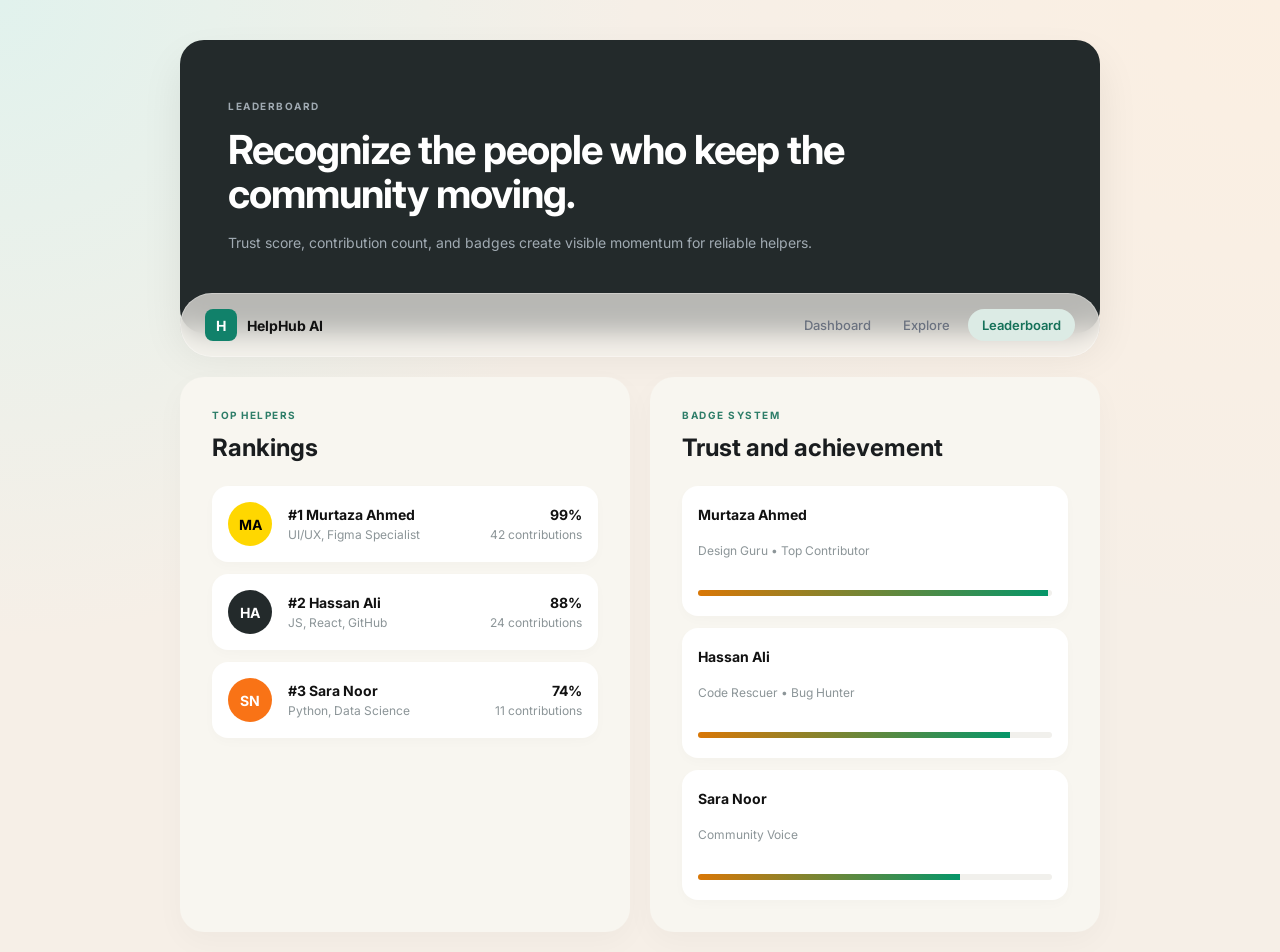
==== leader.html @ c978f11e "clone" ====
<!DOCTYPE html>
<html lang="en">
<head>
    <meta charset="UTF-8">
    <meta name="viewport" content="width=device-width, initial-scale=1.0">
    <title>Leaderboard UI</title>
    <link rel="stylesheet" href="leader.css">
</head>
<body>

<div class="container">
    
    <header class="header-panel">
        <span class="header-overline">Leaderboard</span>
        <h1>Recognize the people who keep the community moving.</h1>
        <p>Trust score, contribution count, and badges create visible momentum for reliable helpers.</p>
    </header>

    <nav class="floating-nav">
        <div class="nav-logo">
            <div class="nav-logo-icon">H</div>
            <div class="nav-logo-text">HelpHub AI</div>
        </div>
        <div class="nav-links">
            <a href="#">Dashboard</a>
            <a href="explore.html">Explore</a>
            <a href="leader.html" class="active">Leaderboard</a>
        </div>
    </nav>

    <div class="cards-grid">
        <div class="card">
            <span class="card-overline">Top Helpers</span>
            <h2>Rankings</h2>
            
            <div class="list-container">
                <div class="list-item">
                    <div class="avatar gold">MA</div>
                    <div class="item-details">
                        <div class="item-header">
                            <span class="name">#1 Murtaza Ahmed</span>
                            <span class="score">99%</span>
                        </div>
                        <div class="item-meta">
                            <span>UI/UX, Figma Specialist</span>
                            <span>42 contributions</span>
                        </div>
                    </div>
                </div>

                <div class="list-item">
                    <div class="avatar ha">HA</div>
                    <div class="item-details">
                        <div class="item-header">
                            <span class="name">#2 Hassan Ali</span>
                            <span class="score">88%</span>
                        </div>
                        <div class="item-meta">
                            <span>JS, React, GitHub</span>
                            <span>24 contributions</span>
                        </div>
                    </div>
                </div>

                <div class="list-item">
                    <div class="avatar sn">SN</div>
                    <div class="item-details">
                        <div class="item-header">
                            <span class="name">#3 Sara Noor</span>
                            <span class="score">74%</span>
                        </div>
                        <div class="item-meta">
                            <span>Python, Data Science</span>
                            <span>11 contributions</span>
                        </div>
                    </div>
                </div>
            </div>
        </div>

        <div class="card">
            <span class="card-overline">Badge System</span>
            <h2>Trust and achievement</h2>
            
            <div class="list-container">
                <div class="badge-item">
                    <span class="badge-name">Murtaza Ahmed</span>
                    <span class="badge-desc">Design Guru • Top Contributor</span>
                    <div class="progress-bar"><div class="progress-fill" style="width: 99%;"></div></div>
                </div>

                <div class="badge-item">
                    <span class="badge-name">Hassan Ali</span>
                    <span class="badge-desc">Code Rescuer • Bug Hunter</span>
                    <div class="progress-bar"><div class="progress-fill" style="width: 88%;"></div></div>
                </div>

                <div class="badge-item">
                    <span class="badge-name">Sara Noor</span>
                    <span class="badge-desc">Community Voice</span>
                    <div class="progress-bar"><div class="progress-fill" style="width: 74%;"></div></div>
                </div>
            </div>
        </div>
    </div>

</div>

</body>
</html>
---- leader.css ----
@import url('https://fonts.googleapis.com/css2?family=Inter:wght@400;500;600;700&display=swap');

        * {
            margin: 0;
            padding: 0;
            box-sizing: border-box;
            font-family: 'Inter', sans-serif;
        }

        body {
            background-color: #F6EFE7;
            background-image: 
                radial-gradient(circle at top left, #E1F2ED 0%, transparent 40%),
                radial-gradient(circle at top right, #FBEFE2 0%, transparent 40%);
            min-height: 100vh;
            display: flex;
            justify-content: center;
            align-items: flex-start; /* Mobile friendly start */
            padding: 20px;
        }

        .container {
            width: 100%;
            max-width: 920px;
            position: relative;
            margin-top: 20px;
        }

        /* --- HEADER SECTION --- */
        .header-panel {
            background-color: #232A2B;
            border-radius: 24px;
            padding: 60px 48px 80px 48px; /* Extra bottom padding for nav overlap */
            margin-bottom: -40px; /* Pulls the grid up */
            color: #ffffff;
            box-shadow: 0 20px 40px rgba(0,0,0,0.08);
        }

        .header-overline {
            font-size: 10px;
            font-weight: 700;
            letter-spacing: 1.5px;
            text-transform: uppercase;
            color: #A0AAB2;
            margin-bottom: 16px;
            display: block;
        }

        .header-panel h1 {
            font-size: 40px;
            font-weight: 700;
            line-height: 1.1;
            letter-spacing: -1px;
            margin-bottom: 16px;
            max-width: 650px;
        }

        .header-panel p {
            font-size: 14px;
            color: #A0AAB2;
            font-weight: 400;
            line-height: 1.5;
        }

        /* --- FLOATING NAVIGATION --- */
        .floating-nav {
            position: sticky; /* Sticky is better for mobile scrolling */
            top: 20px;
            width: 100%;
            height: 64px;
            background: rgba(248, 246, 240, 0.7);
            backdrop-filter: blur(12px);
            -webkit-backdrop-filter: blur(12px);
            display: flex;
            justify-content: space-between;
            align-items: center;
            padding: 0 24px;
            z-index: 100;
            border-radius: 32px;
            margin-bottom: 20px;
            border: 1px solid rgba(255,255,255,0.3);
        }

        .nav-logo {
            display: flex;
            align-items: center;
            gap: 10px;
        }

        .nav-logo-icon {
            width: 32px;
            height: 32px;
            background: #11816A;
            border-radius: 8px;
            display: flex;
            align-items: center;
            justify-content: center;
            color: white;
            font-weight: 700;
            font-size: 14px;
        }

        .nav-logo-text {
            font-weight: 700;
            font-size: 14px;
            color: #111;
        }

        .nav-links {
            display: flex;
            gap: 4px;
        }

        .nav-links a {
            text-decoration: none;
            color: #6B7280;
            font-size: 13px;
            font-weight: 500;
            padding: 8px 14px;
            border-radius: 20px;
        }

        .nav-links a.active {
            background: #DCEBE5;
            color: #157159;
            font-weight: 600;
        }

        /* --- CARDS SECTION --- */
        .cards-grid {
            display: grid;
            grid-template-columns: 1fr 1fr;
            gap: 20px;
            position: relative;
            z-index: 1;
        }

        .card {
            background-color: #F8F6F0;
            border-radius: 24px;
            padding: 32px;
            box-shadow: 0 10px 30px rgba(0,0,0,0.03);
        }

        .card-overline {
            font-size: 10px;
            font-weight: 700;
            letter-spacing: 1.5px;
            text-transform: uppercase;
            color: #2D7D68;
            margin-bottom: 12px;
            display: block;
        }

        .card h2 {
            font-size: 24px;
            font-weight: 700;
            color: #1A1D1F;
            margin-bottom: 24px;
        }

        /* --- LIST ITEMS --- */
        .list-container {
            display: flex;
            flex-direction: column;
            gap: 12px;
        }

        .list-item, .badge-item {
            background: #ffffff;
            border-radius: 16px;
            padding: 16px;
            box-shadow: 0 4px 12px rgba(0,0,0,0.02);
            display: flex;
            align-items: center;
            gap: 16px;
        }

        .avatar {
            width: 44px;
            height: 44px;
            border-radius: 50%;
            display: flex;
            align-items: center;
            justify-content: center;
            font-weight: 700;
            font-size: 14px;
            flex-shrink: 0;
        }

        .avatar.gold { background: #FFD700; color: #000; }
        .avatar.ha { background: #232A2B; color: #fff; }
        .avatar.sn { background: #F97316; color: #fff; }

        .item-details { flex-grow: 1; }

        .item-header {
            display: flex;
            justify-content: space-between;
            margin-bottom: 4px;
        }

        .name { font-size: 14px; font-weight: 700; color: #111; }
        .score { font-size: 14px; font-weight: 700; color: #111; }

        .item-meta {
            display: flex;
            justify-content: space-between;
        }

        .item-meta span { font-size: 12px; color: #8C9598; }

        /* Badge Specifics */
        .badge-item {
            flex-direction: column;
            align-items: flex-start;
            padding: 20px 16px;
        }

        .badge-name { font-size: 14px; font-weight: 700; color: #111; margin-bottom: 4px; }
        .badge-desc { font-size: 12px; color: #8C9598; margin-bottom: 16px; }

        .progress-bar {
            height: 6px;
            background: #F1F0EC;
            border-radius: 3px;
            width: 100%;
            overflow: hidden;
        }

        .progress-fill {
            height: 100%;
            background: linear-gradient(90deg, #D97706 0%, #059669 100%);
        }

        /* --- RESPONSIVE QUERIES --- */
        @media (max-width: 768px) {
            .header-panel {
                padding: 40px 24px 60px 24px;
            }
            .header-panel h1 {
                font-size: 28px;
            }
            .cards-grid {
                grid-template-columns: 1fr;
            }
            .nav-links a {
                padding: 8px 10px;
                font-size: 12px;
            }
            .nav-logo-text {
                display: none; /* Hide text on small mobiles to save space */
            }
        }
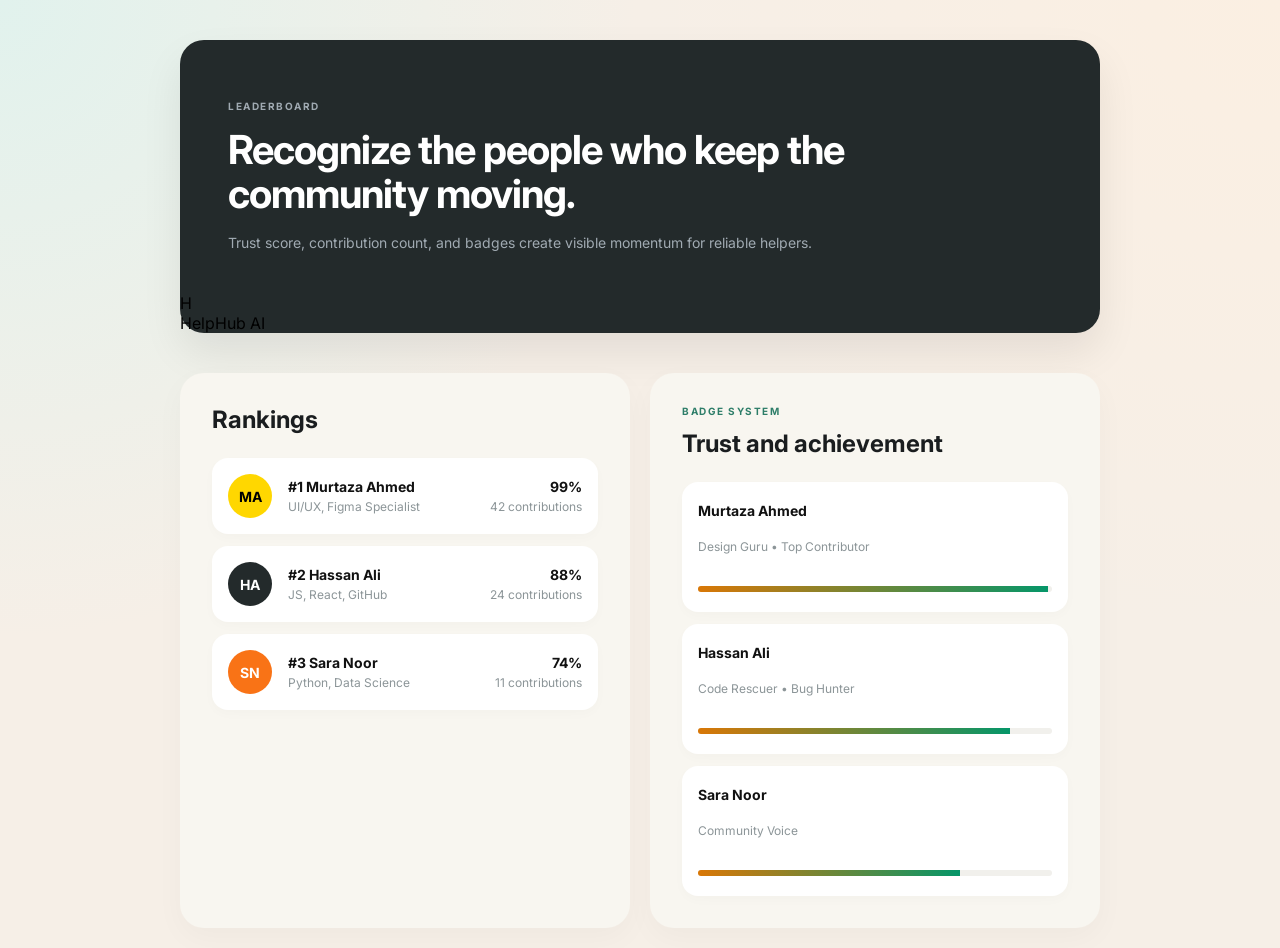
==== commit 82ffd8d0: "first commit" ====
--- a/leader.html
+++ b/leader.html
@@ -21,16 +21,12 @@
             <div class="nav-logo-icon">H</div>
             <div class="nav-logo-text">HelpHub AI</div>
         </div>
-        <div class="nav-links">
-            <a href="#">Dashboard</a>
-            <a href="explore.html">Explore</a>
-            <a href="leader.html" class="active">Leaderboard</a>
-        </div>
+     
     </nav>
 
     <div class="cards-grid">
         <div class="card">
-            <span class="card-overline">Top Helpers</span>
+         
             <h2>Rankings</h2>
             
             <div class="list-container">
--- a/leader.css
+++ b/leader.css
@@ -63,71 +63,13 @@
         }
 
         /* --- FLOATING NAVIGATION --- */
-        .floating-nav {
-            position: sticky; /* Sticky is better for mobile scrolling */
-            top: 20px;
-            width: 100%;
-            height: 64px;
-            background: rgba(248, 246, 240, 0.7);
-            backdrop-filter: blur(12px);
-            -webkit-backdrop-filter: blur(12px);
-            display: flex;
-            justify-content: space-between;
-            align-items: center;
-            padding: 0 24px;
-            z-index: 100;
-            border-radius: 32px;
-            margin-bottom: 20px;
-            border: 1px solid rgba(255,255,255,0.3);
-        }
+        
 
-        .nav-logo {
-            display: flex;
-            align-items: center;
-            gap: 10px;
-        }
-
-        .nav-logo-icon {
-            width: 32px;
-            height: 32px;
-            background: #11816A;
-            border-radius: 8px;
-            display: flex;
-            align-items: center;
-            justify-content: center;
-            color: white;
-            font-weight: 700;
-            font-size: 14px;
-        }
-
-        .nav-logo-text {
-            font-weight: 700;
-            font-size: 14px;
-            color: #111;
-        }
-
-        .nav-links {
-            display: flex;
-            gap: 4px;
-        }
-
-        .nav-links a {
-            text-decoration: none;
-            color: #6B7280;
-            font-size: 13px;
-            font-weight: 500;
-            padding: 8px 14px;
-            border-radius: 20px;
-        }
-
-        .nav-links a.active {
-            background: #DCEBE5;
-            color: #157159;
-            font-weight: 600;
-        }
+   
 
         /* --- CARDS SECTION --- */
         .cards-grid {
+            padding-top: 40px;
             display: grid;
             grid-template-columns: 1fr 1fr;
             gap: 20px;
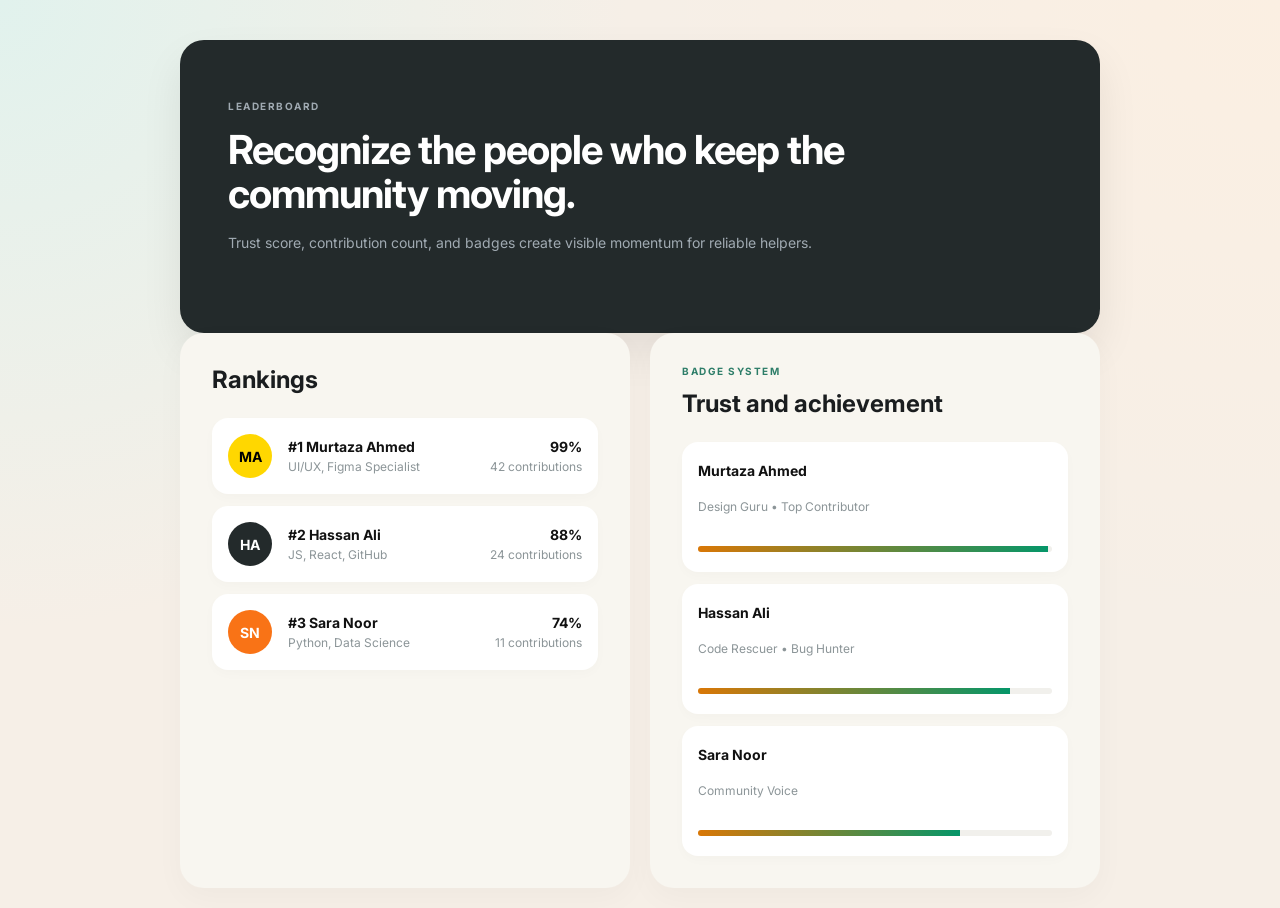
==== commit cd454311: "update" ====
--- a/leader.html
+++ b/leader.html
@@ -16,13 +16,13 @@
         <p>Trust score, contribution count, and badges create visible momentum for reliable helpers.</p>
     </header>
 
-    <nav class="floating-nav">
+    <!-- <nav class="floating-nav">
         <div class="nav-logo">
             <div class="nav-logo-icon">H</div>
             <div class="nav-logo-text">HelpHub AI</div>
         </div>
      
-    </nav>
+    </nav> -->
 
     <div class="cards-grid">
         <div class="card">
